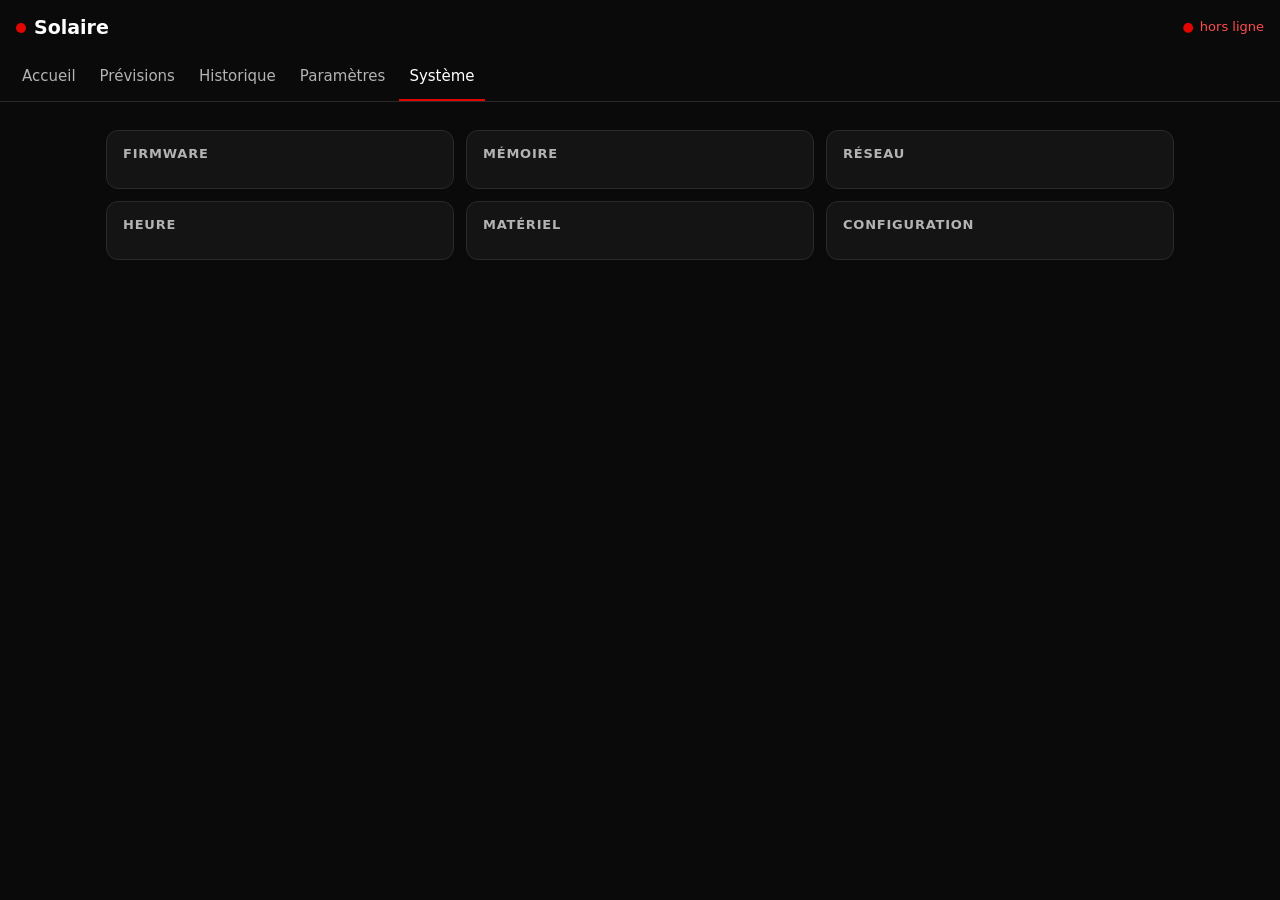
==== web/index.html @ 3f48b552 "Serveur web : API système et config, portail de configuration, page Système Co-Authored-By: Claude O" ====
<!doctype html>
<html lang="fr">
<head>
<meta charset="utf-8">
<meta name="viewport" content="width=device-width,initial-scale=1">
<meta name="theme-color" content="#0a0a0a">
<title>Gestionnaire solaire</title>
<link rel="stylesheet" href="style.css">
</head>
<body>
<header class="top">
  <h1><span class="mark" aria-hidden="true"></span>Solaire</h1>
  <span id="conn" class="conn" role="status">…</span>
</header>

<nav class="tabs" aria-label="Pages">
  <a href="#accueil">Accueil</a>
  <a href="#previsions">Prévisions</a>
  <a href="#historique">Historique</a>
  <a href="#parametres">Paramètres</a>
  <a href="#systeme">Système</a>
</nav>

<main>
  <section id="accueil" class="page">
    <div class="card empty">Diagramme des flux d'énergie : arrive au jalon M1.</div>
  </section>
  <section id="previsions" class="page">
    <div class="card empty">Prévisions PV et consommation : arrivent au jalon M2.</div>
  </section>
  <section id="historique" class="page">
    <div class="card empty">Historique 24 h / 7 jours : arrive au jalon M2.</div>
  </section>
  <section id="parametres" class="page">
    <div class="card empty">Formulaire des paramètres : à venir. En attendant, WiFi et mot de passe
      via <a href="/setup">la page de configuration</a>.</div>
  </section>

  <section id="systeme" class="page">
    <div id="alerts" class="alerts" aria-live="polite"></div>
    <div class="grid">
      <article class="card"><h2>Firmware</h2><dl id="sys-fw"></dl></article>
      <article class="card"><h2>Mémoire</h2><dl id="sys-mem"></dl></article>
      <article class="card"><h2>Réseau</h2><dl id="sys-net"></dl></article>
      <article class="card"><h2>Heure</h2><dl id="sys-time"></dl></article>
      <article class="card"><h2>Matériel</h2><dl id="sys-hw"></dl></article>
      <article class="card"><h2>Configuration</h2><dl id="sys-cfg"></dl></article>
    </div>
  </section>
</main>

<script src="app.js"></script>
</body>
</html>
---- web/style.css ----
:root {
  --bg:        #0a0a0a;
  --surface:   #141414;
  --surface-2: #1e1e1e;
  --line:      #2a2a2a;   /* flux inactif */
  --red:       #e10600;   /* accent principal, import réseau, alertes */
  --red-soft:  #ff4d4d;   /* batterie */
  --red-dim:   #4a0a0a;   /* fonds d'alerte */
  --white:     #ffffff;   /* solaire, maison, valeurs principales */
  --text-2:    #b3b3b3;
  --text-3:    #6b6b6b;   /* valeurs à 0 W */
}

* { box-sizing: border-box; }

body {
  margin: 0;
  background: var(--bg);
  color: var(--white);
  font: 15px/1.45 system-ui, -apple-system, "Segoe UI", Roboto, sans-serif;
  -webkit-text-size-adjust: 100%;
}

a { color: var(--white); }

.top {
  display: flex;
  align-items: center;
  justify-content: space-between;
  padding: 14px 16px;
}
.top h1 { font-size: 19px; margin: 0; display: flex; align-items: center; gap: 8px; }
.mark { width: 10px; height: 10px; border-radius: 50%; background: var(--red); }

.conn { font-size: 13px; color: var(--text-3); }
.conn::before { content: "●"; margin-right: 6px; }
.conn.ok { color: var(--text-2); }
.conn.ok::before { color: var(--white); }
.conn.ko { color: var(--red-soft); }
.conn.ko::before { color: var(--red); }

.tabs {
  display: flex;
  gap: 4px;
  overflow-x: auto;
  padding: 0 12px;
  border-bottom: 1px solid var(--line);
  scrollbar-width: none;
}
.tabs a {
  padding: 10px 10px 12px;
  color: var(--text-2);
  text-decoration: none;
  white-space: nowrap;
  border-bottom: 2px solid transparent;
}
.tabs a[aria-current="page"] { color: var(--white); border-bottom-color: var(--red); }

main { padding: 16px; max-width: 1100px; margin: 0 auto; }

.page { display: none; }
.page.active { display: block; }

.grid { display: grid; gap: 12px; grid-template-columns: 1fr; }
@media (min-width: 720px) { .grid { grid-template-columns: repeat(2, 1fr); } }
@media (min-width: 1040px) { .grid { grid-template-columns: repeat(3, 1fr); } }

.card {
  background: var(--surface);
  border: 1px solid var(--line);
  border-radius: 12px;
  padding: 14px 16px;
}
.card h2 {
  margin: 0 0 10px;
  font-size: 13px;
  font-weight: 600;
  letter-spacing: .06em;
  text-transform: uppercase;
  color: var(--text-2);
}
.card.empty { color: var(--text-3); }

dl { margin: 0; display: grid; grid-template-columns: auto 1fr; gap: 6px 12px; }
dt { color: var(--text-2); }
dd { margin: 0; text-align: right; font-variant-numeric: tabular-nums; overflow-wrap: anywhere; }
dd.warn { color: var(--red-soft); }
dd.dim { color: var(--text-3); }

.alerts { display: grid; gap: 8px; margin-bottom: 12px; }
.alert {
  background: var(--red-dim);
  border-left: 3px solid var(--red);
  border-radius: 8px;
  padding: 10px 12px;
}
.alert.info { background: var(--surface-2); border-left-color: var(--text-3); color: var(--text-2); }
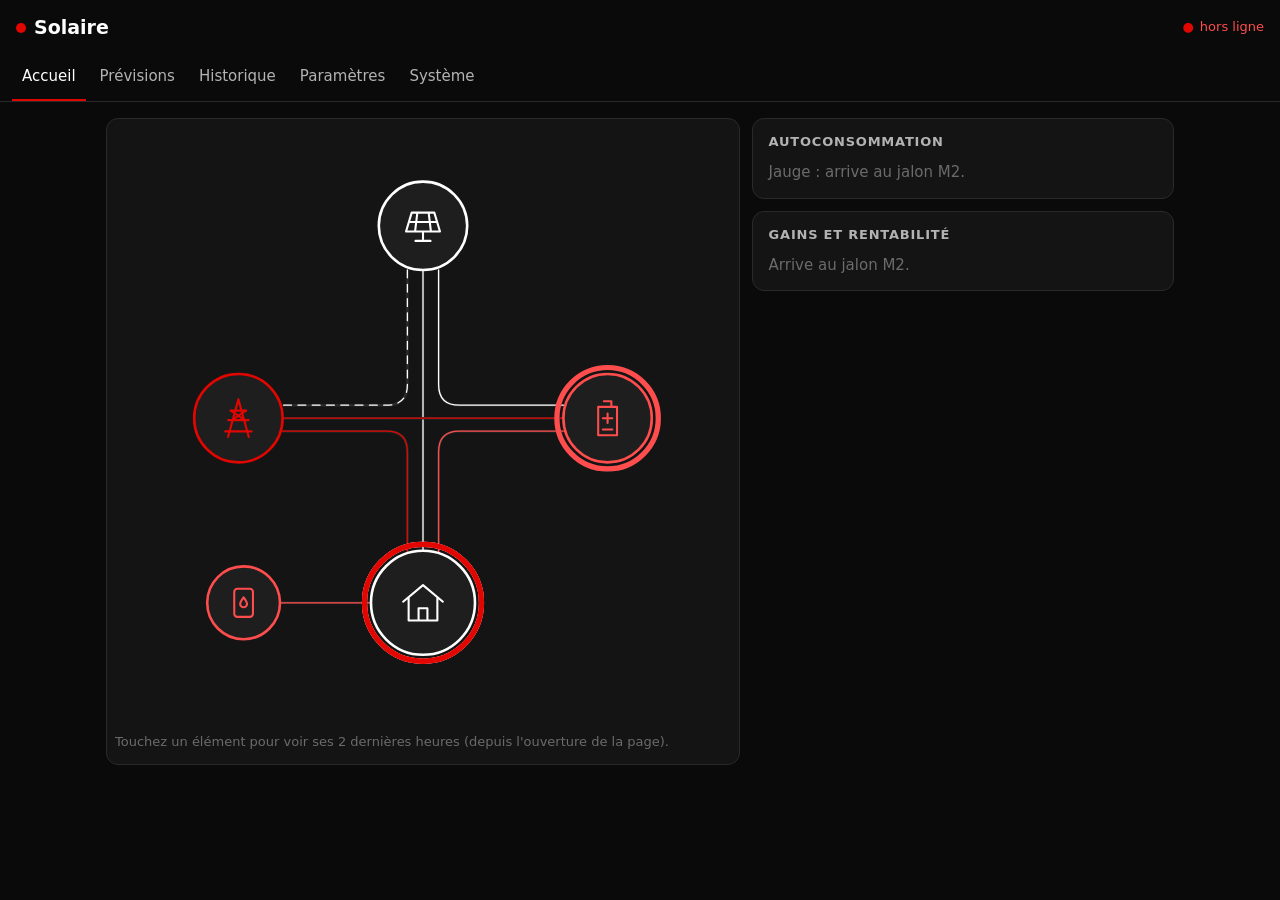
==== commit 989ef8f9: "Interface : diagramme des flux en direct, formulaire des Paramètres, état des appareils Co-Authored-" ====
--- a/web/index.html
+++ b/web/index.html
@@ -23,22 +23,53 @@
 
 <main>
   <section id="accueil" class="page">
-    <div class="card empty">Diagramme des flux d'énergie : arrive au jalon M1.</div>
+    <div id="flow-alerts" class="alerts" aria-live="polite"></div>
+    <div class="home-grid">
+      <article class="card flow-card">
+        <svg id="flow" viewBox="0 -14 400 460" role="img" aria-labelledby="flow-title">
+          <title id="flow-title">Flux d'énergie en direct</title>
+        </svg>
+        <div id="spark" class="spark" hidden>
+          <div class="spark-head"><span id="spark-title"></span>
+            <button id="spark-close" type="button" class="link" aria-label="Fermer la courbe">✕</button></div>
+          <svg id="spark-svg" viewBox="0 0 300 80" preserveAspectRatio="none" aria-hidden="true"></svg>
+          <div class="spark-foot"><span id="spark-min"></span><span id="spark-max"></span></div>
+        </div>
+        <p class="hint">Touchez un élément pour voir ses 2 dernières heures (depuis l'ouverture de la page).</p>
+      </article>
+      <div class="side">
+        <article class="card"><h2>Autoconsommation</h2><p class="empty">Jauge : arrive au jalon M2.</p></article>
+        <article class="card"><h2>Gains et rentabilité</h2><p class="empty">Arrive au jalon M2.</p></article>
+      </div>
+    </div>
   </section>
+
   <section id="previsions" class="page">
     <div class="card empty">Prévisions PV et consommation : arrivent au jalon M2.</div>
   </section>
   <section id="historique" class="page">
     <div class="card empty">Historique 24 h / 7 jours : arrive au jalon M2.</div>
   </section>
+
   <section id="parametres" class="page">
-    <div class="card empty">Formulaire des paramètres : à venir. En attendant, WiFi et mot de passe
-      via <a href="/setup">la page de configuration</a>.</div>
+    <form id="cfg-form" novalidate>
+      <div class="card auth">
+        <label for="cfg-admin">Mot de passe administrateur</label>
+        <input id="cfg-admin" type="password" autocomplete="current-password" required>
+        <p class="hint">Exigé pour enregistrer. Seules les sections modifiées sont envoyées.</p>
+      </div>
+      <div id="cfg-sections" class="grid"></div>
+      <div class="actions">
+        <button id="cfg-save" type="submit" class="btn">Enregistrer</button>
+        <span id="cfg-msg" role="status"></span>
+      </div>
+    </form>
   </section>
 
   <section id="systeme" class="page">
     <div id="alerts" class="alerts" aria-live="polite"></div>
     <div class="grid">
+      <article class="card"><h2>Appareils</h2><dl id="sys-dev"></dl></article>
       <article class="card"><h2>Firmware</h2><dl id="sys-fw"></dl></article>
       <article class="card"><h2>Mémoire</h2><dl id="sys-mem"></dl></article>
       <article class="card"><h2>Réseau</h2><dl id="sys-net"></dl></article>
--- a/web/style.css
+++ b/web/style.css
@@ -61,7 +61,7 @@
 .page { display: none; }
 .page.active { display: block; }
 
-.grid { display: grid; gap: 12px; grid-template-columns: 1fr; }
+.grid { display: grid; gap: 12px; grid-template-columns: minmax(0, 1fr); }
 @media (min-width: 720px) { .grid { grid-template-columns: repeat(2, 1fr); } }
 @media (min-width: 1040px) { .grid { grid-template-columns: repeat(3, 1fr); } }
 
@@ -88,6 +88,7 @@
 dd.dim { color: var(--text-3); }
 
 .alerts { display: grid; gap: 8px; margin-bottom: 12px; }
+.alerts:empty { display: none; }
 .alert {
   background: var(--red-dim);
   border-left: 3px solid var(--red);
@@ -95,3 +96,104 @@
   padding: 10px 12px;
 }
 .alert.info { background: var(--surface-2); border-left-color: var(--text-3); color: var(--text-2); }
+
+.hint { color: var(--text-3); font-size: 13px; margin: 8px 0 0; }
+.empty { color: var(--text-3); margin: 0; }
+
+/* ---------- Accueil : diagramme des flux ---------- */
+
+.home-grid { display: grid; gap: 12px; grid-template-columns: minmax(0, 1fr); }
+.side { display: grid; gap: 12px; align-content: start; }
+@media (min-width: 860px) { .home-grid { grid-template-columns: minmax(0, 3fr) minmax(0, 2fr); } }
+
+.flow-card { padding: 8px 8px 12px; }
+#flow { display: block; width: 100%; max-width: 520px; margin: 0 auto; height: auto; }
+
+.flow-base { fill: none; stroke: var(--line); stroke-width: 2; }
+.flow-line { fill: none; stroke-linecap: round; }
+
+.node { cursor: pointer; outline: none; }
+.node:focus-visible .node-bg { stroke-width: 3; }
+.node-bg { fill: var(--surface-2); stroke-width: 2; }
+.icon { fill: none; stroke-linecap: round; stroke-linejoin: round; }
+.node.off .node-bg, .node.off .icon { stroke: var(--line); }
+.node.off .val { fill: var(--text-3); }
+
+.ring, .ring-bg { fill: none; stroke-width: 4; }
+.ring-bg { stroke: var(--line); }
+.ring { stroke-linecap: butt; }
+
+.val { fill: var(--white); font-size: 18px; font-weight: 600; text-anchor: middle; font-variant-numeric: tabular-nums; }
+.sub { fill: var(--text-2); font-size: 13px; text-anchor: middle; }
+
+.spark { margin: 8px 8px 0; padding: 10px 12px; background: var(--surface-2); border-radius: 8px; }
+.spark-head, .spark-foot { display: flex; justify-content: space-between; font-size: 13px; color: var(--text-2); }
+.spark-foot { color: var(--text-3); font-size: 12px; }
+#spark-svg { display: block; width: 100%; height: 80px; margin: 6px 0; }
+.spark-line { fill: none; stroke-width: 1.5; vector-effect: non-scaling-stroke; }
+.spark-zero { stroke: var(--line); stroke-width: 1; vector-effect: non-scaling-stroke; }
+.link { background: none; border: 0; color: var(--text-2); font: inherit; cursor: pointer; padding: 0 4px; }
+
+/* ---------- Paramètres ---------- */
+
+fieldset.card { margin: 0; min-width: 0; }
+legend {
+  padding: 0 6px;
+  font-size: 13px;
+  font-weight: 600;
+  letter-spacing: .06em;
+  text-transform: uppercase;
+  color: var(--text-2);
+}
+.auth { margin-bottom: 12px; max-width: 420px; }
+.field { margin-top: 12px; }
+.field:first-of-type { margin-top: 4px; }
+.field > label { display: block; color: var(--text-2); font-size: 14px; margin-bottom: 5px; }
+.field small { display: block; color: var(--text-3); font-size: 12px; margin-top: 4px; }
+.field.check { display: flex; flex-wrap: wrap; align-items: center; gap: 8px; }
+.field.check > label { margin: 0; color: var(--white); }
+.field.check small { flex-basis: 100%; }
+.field.bad input, .field.bad select, .field.bad textarea { border-color: var(--red); }
+.field.bad > label { color: var(--red-soft); }
+
+input, select, textarea {
+  width: 100%;
+  padding: 9px 10px;
+  background: var(--surface-2);
+  color: var(--white);
+  border: 1px solid var(--line);
+  border-radius: 8px;
+  font: inherit;
+}
+textarea { resize: vertical; font-family: ui-monospace, monospace; font-size: 12px; word-break: break-all; }
+input[type="checkbox"] { width: 18px; height: 18px; accent-color: var(--red); margin: 0; }
+input:focus, select:focus, textarea:focus { outline: 2px solid var(--red); outline-offset: 1px; border-color: transparent; }
+
+.multi { display: grid; gap: 6px; grid-template-columns: repeat(2, 1fr); }
+.multi.months { grid-template-columns: repeat(4, 1fr); }
+.multi.months input { padding: 8px 6px; }
+
+.actions {
+  position: sticky;
+  bottom: 0;
+  display: flex;
+  align-items: center;
+  gap: 12px;
+  flex-wrap: wrap;
+  margin-top: 12px;
+  padding: 12px 0;
+  background: var(--bg);
+}
+.btn {
+  padding: 11px 22px;
+  border: 0;
+  border-radius: 8px;
+  background: var(--red);
+  color: var(--white);
+  font: inherit;
+  font-weight: 600;
+  cursor: pointer;
+}
+.btn:disabled { opacity: .5; cursor: default; }
+#cfg-msg.bad { color: var(--red-soft); }
+#cfg-msg.good { color: var(--text-2); }
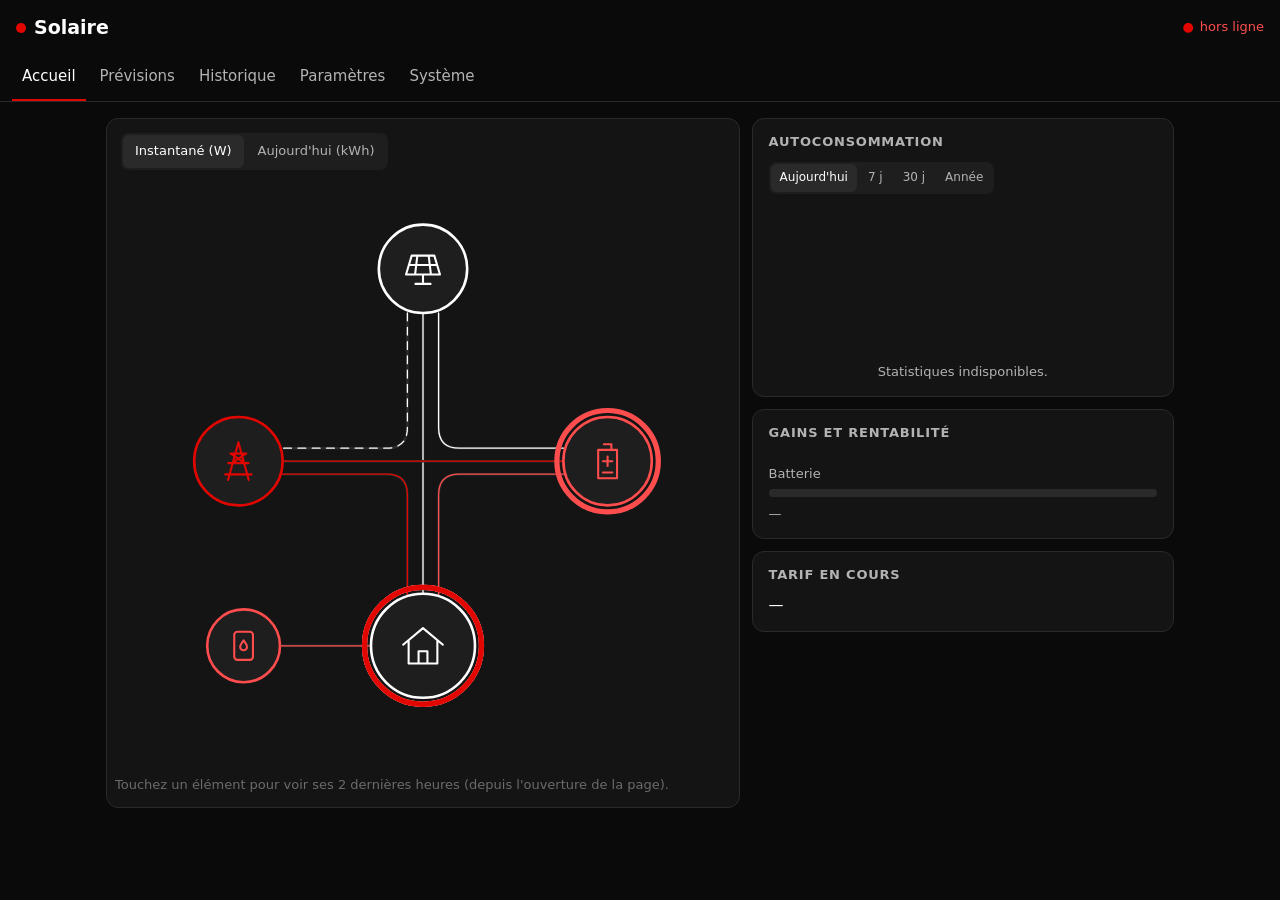
==== commit 9e3b0a37: "Interface : jauge d'autoconsommation, gains et rentabilité, tarif en cours, diagramme en kWh, pages " ====
--- a/web/index.html
+++ b/web/index.html
@@ -26,6 +26,10 @@
     <div id="flow-alerts" class="alerts" aria-live="polite"></div>
     <div class="home-grid">
       <article class="card flow-card">
+        <div class="seg" role="group" aria-label="Unité du diagramme">
+          <button type="button" data-unit="w" aria-pressed="true">Instantané (W)</button>
+          <button type="button" data-unit="kwh" aria-pressed="false">Aujourd'hui (kWh)</button>
+        </div>
         <svg id="flow" viewBox="0 -14 400 460" role="img" aria-labelledby="flow-title">
           <title id="flow-title">Flux d'énergie en direct</title>
         </svg>
@@ -38,17 +42,76 @@
         <p class="hint">Touchez un élément pour voir ses 2 dernières heures (depuis l'ouverture de la page).</p>
       </article>
       <div class="side">
-        <article class="card"><h2>Autoconsommation</h2><p class="empty">Jauge : arrive au jalon M2.</p></article>
-        <article class="card"><h2>Gains et rentabilité</h2><p class="empty">Arrive au jalon M2.</p></article>
+        <article class="card">
+          <h2>Autoconsommation</h2>
+          <div class="seg small" id="gauge-period" role="group" aria-label="Période">
+            <button type="button" data-p="day" aria-pressed="true">Aujourd'hui</button>
+            <button type="button" data-p="7d" aria-pressed="false">7 j</button>
+            <button type="button" data-p="30d" aria-pressed="false">30 j</button>
+            <button type="button" data-p="year" aria-pressed="false">Année</button>
+          </div>
+          <svg id="gauge" viewBox="0 0 200 118" role="img" aria-labelledby="gauge-label"></svg>
+          <p class="gauge-sub" id="gauge-label">—</p>
+        </article>
+        <article class="card">
+          <h2>Gains et rentabilité</h2>
+          <dl id="gains"></dl>
+          <div class="roi">
+            <div class="roi-head"><span>Batterie</span><span id="roi-pct"></span></div>
+            <div class="bar" role="progressbar" aria-labelledby="roi-txt" id="roi-bar"><span></span></div>
+            <p id="roi-txt" class="roi-txt">—</p>
+          </div>
+        </article>
+        <article class="card">
+          <h2>Tarif en cours</h2>
+          <p id="tariff" class="tariff">—</p>
+        </article>
       </div>
     </div>
   </section>
 
   <section id="previsions" class="page">
-    <div class="card empty">Prévisions PV et consommation : arrivent au jalon M2.</div>
+    <div id="fc-alerts" class="alerts" aria-live="polite"></div>
+    <div class="seg" id="fc-day" role="group" aria-label="Jour">
+      <button type="button" data-d="0" aria-pressed="true">Aujourd'hui</button>
+      <button type="button" data-d="1" aria-pressed="false">Demain</button>
+    </div>
+    <div class="grid two">
+      <article class="card chart-card">
+        <h2>Production solaire</h2>
+        <div class="legend" id="fc-pv-legend"></div>
+        <div class="chart" id="fc-pv"></div>
+        <dl id="fc-pv-q" class="q"></dl>
+      </article>
+      <article class="card chart-card">
+        <h2>Consommation de base (hors chauffe-eau)</h2>
+        <div class="legend" id="fc-base-legend"></div>
+        <div class="chart" id="fc-base"></div>
+        <dl id="fc-base-q" class="q"></dl>
+      </article>
+    </div>
   </section>
+
   <section id="historique" class="page">
-    <div class="card empty">Historique 24 h / 7 jours : arrive au jalon M2.</div>
+    <div class="seg" id="hist-range" role="group" aria-label="Période">
+      <button type="button" data-r="24h" aria-pressed="true">24 h</button>
+      <button type="button" data-r="7d" aria-pressed="false">7 jours</button>
+    </div>
+    <article class="card chart-card">
+      <h2>Bilan énergétique</h2>
+      <p class="hint">Au-dessus de 0 : d'où vient l'énergie. En dessous : où part ce qui n'est pas consommé.</p>
+      <div class="legend" id="hist-legend"></div>
+      <div class="chart" id="hist-chart"></div>
+      <p class="totals" id="hist-totals"></p>
+    </article>
+    <article class="card chart-card" id="soc-card">
+      <h2>Charge de la batterie (SOC)</h2>
+      <div class="chart small" id="soc-chart"></div>
+    </article>
+    <details class="card table-card" id="hist-table">
+      <summary>Voir les données en tableau</summary>
+      <div class="table-wrap"></div>
+    </details>
   </section>
 
   <section id="parametres" class="page">
@@ -80,6 +143,7 @@
   </section>
 </main>
 
+<div id="tip" class="tip" hidden></div>
 <script src="app.js"></script>
 </body>
 </html>
--- a/web/style.css
+++ b/web/style.css
@@ -134,6 +134,86 @@
 .spark-zero { stroke: var(--line); stroke-width: 1; vector-effect: non-scaling-stroke; }
 .link { background: none; border: 0; color: var(--text-2); font: inherit; cursor: pointer; padding: 0 4px; }
 
+/* ---------- Commandes segmentées ---------- */
+
+.seg { display: inline-flex; gap: 2px; padding: 2px; margin-bottom: 10px; background: var(--surface-2); border-radius: 8px; }
+.seg button {
+  padding: 7px 12px;
+  border: 0;
+  border-radius: 6px;
+  background: none;
+  color: var(--text-2);
+  font: inherit;
+  font-size: 13px;
+  cursor: pointer;
+}
+.seg button[aria-pressed="true"] { background: var(--line); color: var(--white); }
+.seg.small button { padding: 5px 9px; font-size: 12px; }
+.flow-card .seg { margin: 6px 6px 0; }
+
+/* ---------- Jauge, gains, tarif ---------- */
+
+#gauge { display: block; width: 100%; max-width: 260px; margin: 4px auto 0; }
+.gauge-bg, .gauge-val { fill: none; stroke-width: 14; stroke-linecap: butt; }
+.gauge-bg { stroke: var(--line); }
+.gauge-num { fill: var(--white); font-size: 32px; font-weight: 600; text-anchor: middle; }
+.gauge-sub { margin: 2px 0 0; text-align: center; color: var(--text-2); font-size: 13px; }
+
+#gains dd { font-size: 14px; }
+.roi { margin-top: 12px; }
+.roi-head { display: flex; justify-content: space-between; font-size: 13px; color: var(--text-2); margin-bottom: 6px; }
+.bar { height: 8px; background: var(--line); border-radius: 4px; overflow: hidden; }
+.bar span { display: block; height: 100%; width: 0; background: var(--red-soft); border-radius: 4px; }
+.roi-txt { margin: 8px 0 0; font-size: 13px; color: var(--text-2); }
+.tariff { margin: 0; font-size: 15px; }
+.tariff.hc { color: var(--white); }
+
+/* ---------- Graphiques ---------- */
+
+.grid.two { grid-template-columns: minmax(0, 1fr); }
+@media (min-width: 900px) { .grid.two { grid-template-columns: repeat(2, minmax(0, 1fr)); } }
+.chart-card { margin-bottom: 12px; }
+.chart { width: 100%; min-height: 120px; color: var(--text-3); font-size: 13px; }
+.chart svg { display: block; touch-action: pan-y; }
+.chart .grid { stroke: var(--line); stroke-width: 1; }
+.chart .axis0 { stroke: var(--text-3); stroke-width: 1; }
+.chart .tick { fill: var(--text-3); font-size: 11px; font-variant-numeric: tabular-nums; }
+.chart .cline { fill: none; stroke-width: 2; stroke-linejoin: round; stroke-linecap: round; }
+.chart .cross { stroke: var(--text-2); stroke-width: 1; stroke-dasharray: 3 3; pointer-events: none; }
+
+.legend { display: flex; flex-wrap: wrap; gap: 6px 14px; margin-bottom: 8px; font-size: 12px; color: var(--text-2); }
+.legend span { display: inline-flex; align-items: center; gap: 6px; }
+.sw { display: inline-block; width: 12px; height: 12px; border-radius: 3px; background: var(--c); flex: none; }
+.sw.hatch { background: repeating-linear-gradient(45deg, var(--c) 0 2px, var(--surface) 2px 4px); outline: 1px solid var(--c); outline-offset: -1px; }
+.sw.line { height: 2px; border-radius: 1px; width: 16px; }
+.sw.dash { background: repeating-linear-gradient(90deg, var(--c) 0 4px, transparent 4px 7px); }
+
+.tip {
+  position: fixed;
+  z-index: 10;
+  min-width: 170px;
+  padding: 8px 10px;
+  background: var(--surface-2);
+  border: 1px solid var(--line);
+  border-radius: 8px;
+  font-size: 12px;
+  pointer-events: none;
+  box-shadow: 0 6px 18px rgba(0, 0, 0, .5);
+}
+.tip div { display: flex; align-items: center; gap: 6px; margin-top: 3px; color: var(--text-2); }
+.tip b { margin-left: auto; padding-left: 12px; color: var(--white); font-weight: 600; font-variant-numeric: tabular-nums; }
+.tip-head { color: var(--white) !important; font-weight: 600; margin: 0 0 4px !important; }
+
+.q { margin-top: 10px; font-size: 13px; }
+.totals { margin: 8px 0 0; font-size: 13px; color: var(--text-2); }
+
+.table-card summary { cursor: pointer; color: var(--text-2); }
+.table-wrap { overflow-x: auto; margin-top: 10px; max-height: 420px; overflow-y: auto; }
+table { border-collapse: collapse; font-size: 12px; font-variant-numeric: tabular-nums; }
+th, td { padding: 5px 8px; text-align: right; white-space: nowrap; border-bottom: 1px solid var(--line); }
+th { position: sticky; top: 0; background: var(--surface); color: var(--text-2); font-weight: 600; }
+td:first-child, th:first-child { text-align: left; }
+
 /* ---------- Paramètres ---------- */
 
 fieldset.card { margin: 0; min-width: 0; }
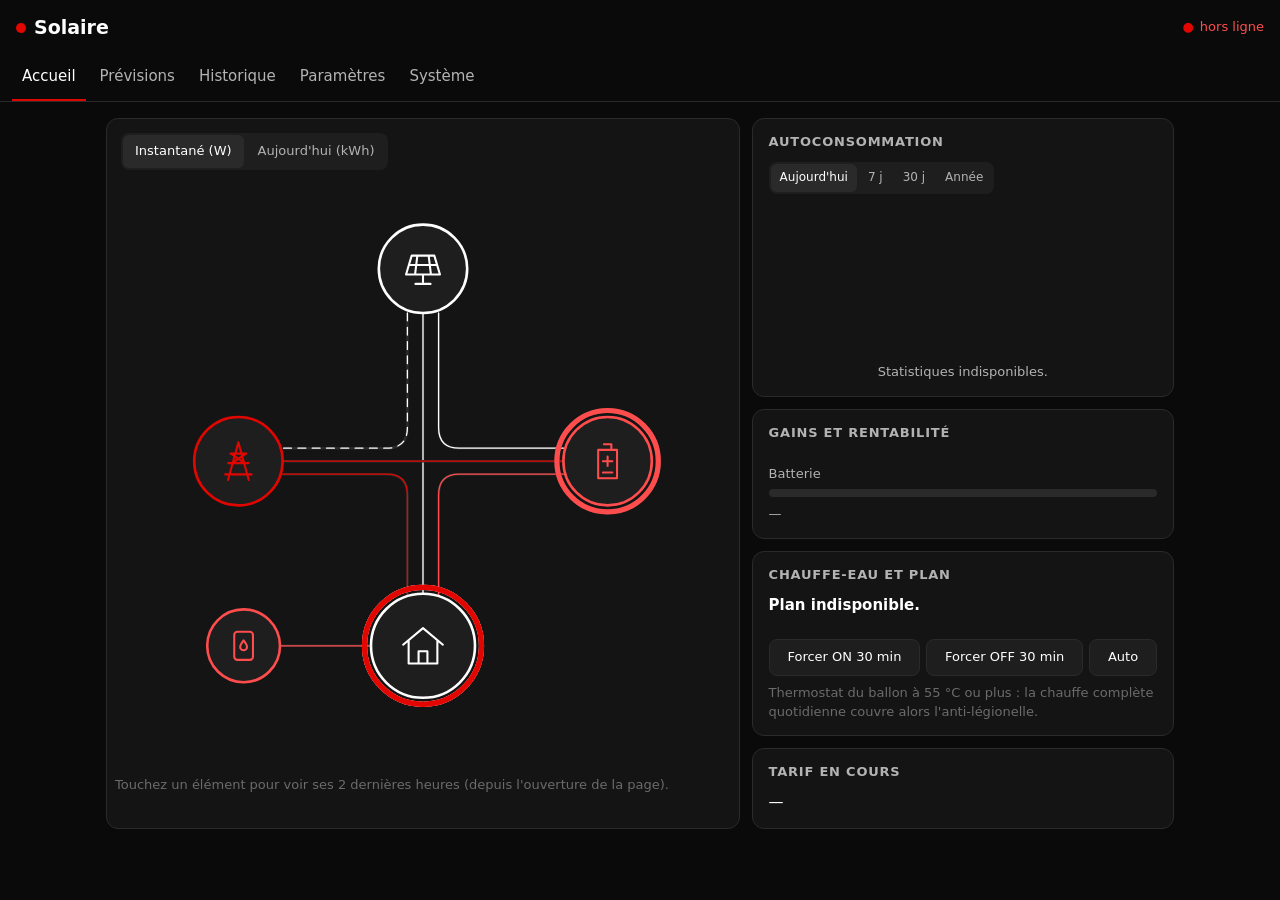
==== commit cac79334: "API /api/plan, /api/log, /api/override et interface : chauffe-eau, forçage, journal, cible de SOC Co" ====
--- a/web/index.html
+++ b/web/index.html
@@ -61,6 +61,18 @@
             <div class="bar" role="progressbar" aria-labelledby="roi-txt" id="roi-bar"><span></span></div>
             <p id="roi-txt" class="roi-txt">—</p>
           </div>
+        </article>
+        <article class="card" id="ctl-card">
+          <h2>Chauffe-eau et plan</h2>
+          <p id="ctl-mode" class="ctl-mode">—</p>
+          <div id="ctl-alerts" class="alerts"></div>
+          <dl id="ctl"></dl>
+          <div class="ovr" role="group" aria-label="Forçage du chauffe-eau">
+            <button type="button" data-ovr="on">Forcer ON 30 min</button>
+            <button type="button" data-ovr="off">Forcer OFF 30 min</button>
+            <button type="button" data-ovr="auto">Auto</button>
+          </div>
+          <p class="hint">Thermostat du ballon à 55 °C ou plus : la chauffe complète quotidienne couvre alors l'anti-légionelle.</p>
         </article>
         <article class="card">
           <h2>Tarif en cours</h2>
@@ -140,6 +152,11 @@
       <article class="card"><h2>Matériel</h2><dl id="sys-hw"></dl></article>
       <article class="card"><h2>Configuration</h2><dl id="sys-cfg"></dl></article>
     </div>
+    <article class="card log-card">
+      <h2>Journal des décisions</h2>
+      <p class="hint">Une ligne à chaque changement de décision, et au moins toutes les 5 minutes (200 lignes en mémoire).</p>
+      <div class="table-wrap"><table id="log"></table></div>
+    </article>
   </section>
 </main>
 
--- a/web/style.css
+++ b/web/style.css
@@ -134,6 +134,28 @@
 .spark-zero { stroke: var(--line); stroke-width: 1; vector-effect: non-scaling-stroke; }
 .link { background: none; border: 0; color: var(--text-2); font: inherit; cursor: pointer; padding: 0 4px; }
 
+/* ---------- Chauffe-eau et plan, journal ---------- */
+
+.soc-mark { stroke: var(--white); stroke-width: 2.5; stroke-linecap: round; }
+.ctl-mode { margin: 0 0 10px; font-weight: 600; }
+#ctl-alerts { margin: 0 0 10px; }
+#ctl dd { font-size: 13px; }
+.ovr { display: flex; flex-wrap: wrap; gap: 6px; margin-top: 12px; }
+.ovr button {
+  flex: 1 1 auto;
+  padding: 8px 10px;
+  background: var(--surface-2);
+  color: var(--white);
+  border: 1px solid var(--line);
+  border-radius: 8px;
+  font: inherit;
+  font-size: 13px;
+  cursor: pointer;
+}
+.ovr button:hover { border-color: var(--text-3); }
+.log-card { margin-top: 12px; }
+.log-card .table-wrap { max-height: 480px; }
+
 /* ---------- Commandes segmentées ---------- */
 
 .seg { display: inline-flex; gap: 2px; padding: 2px; margin-bottom: 10px; background: var(--surface-2); border-radius: 8px; }
@@ -174,7 +196,7 @@
 @media (min-width: 900px) { .grid.two { grid-template-columns: repeat(2, minmax(0, 1fr)); } }
 .chart-card { margin-bottom: 12px; }
 .chart { width: 100%; min-height: 120px; color: var(--text-3); font-size: 13px; }
-.chart svg { display: block; touch-action: pan-y; }
+.chart svg { display: block; max-width: 100%; height: auto; touch-action: pan-y; }
 .chart .grid { stroke: var(--line); stroke-width: 1; }
 .chart .axis0 { stroke: var(--text-3); stroke-width: 1; }
 .chart .tick { fill: var(--text-3); font-size: 11px; font-variant-numeric: tabular-nums; }
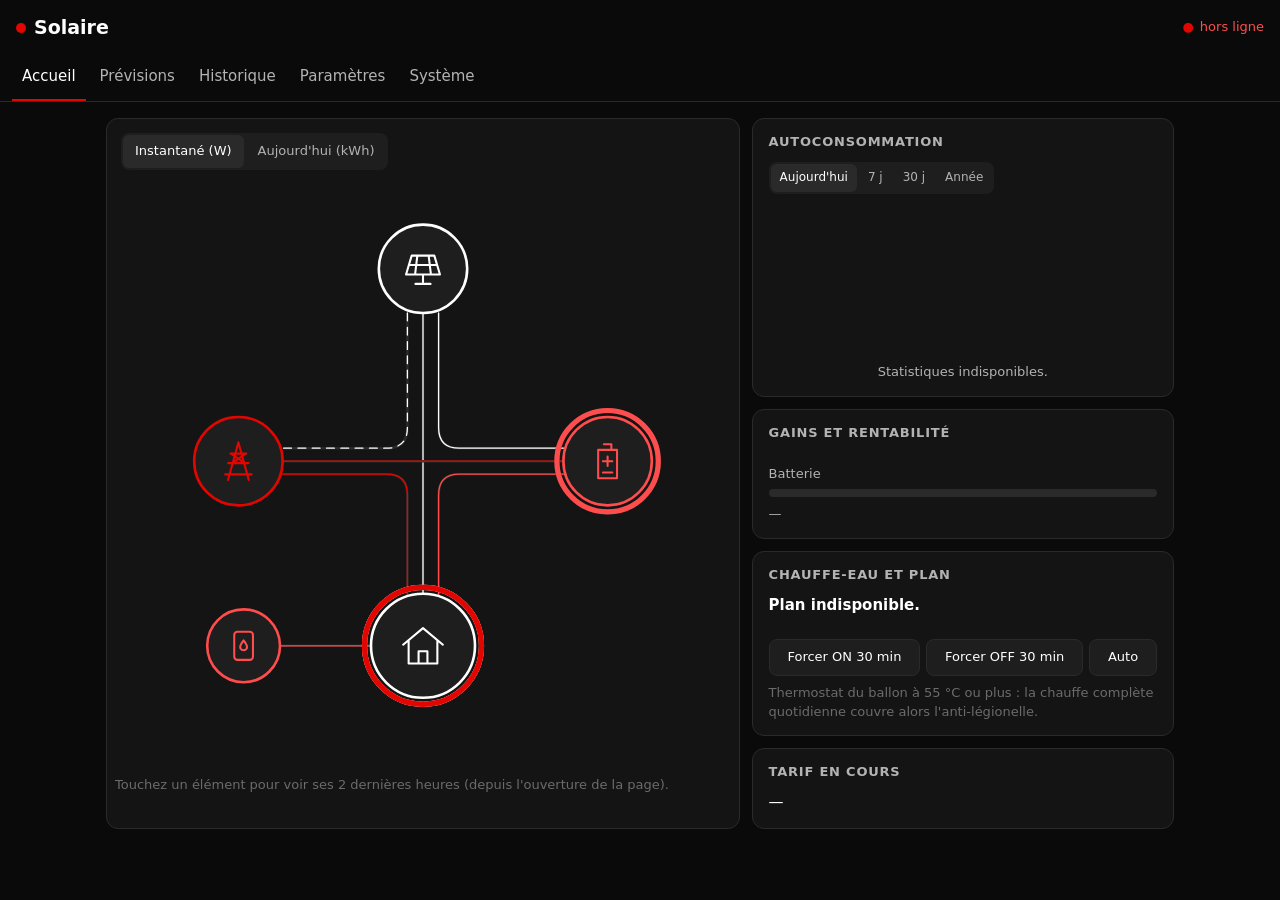
==== commit 87f0e2c4: "OTA local : firmware et interface par le réseau, historique conservé - POST /api/ota (mot de passe) " ====
--- a/web/index.html
+++ b/web/index.html
@@ -152,6 +152,15 @@
       <article class="card"><h2>Matériel</h2><dl id="sys-hw"></dl></article>
       <article class="card"><h2>Configuration</h2><dl id="sys-cfg"></dl></article>
     </div>
+    <article class="card">
+      <h2>Mise à jour</h2>
+      <p class="hint">Sans câble et sans effacer l'historique. Interface : fichiers <code>.gz</code> de <code>littlefs_image/www/</code> (après <code>tools/build_web.py</code>). Firmware : <code>build/solar_center.bin</code> ; la carte met les appareils au repos, redémarre, et revient seule à l'ancien firmware si le nouveau ne tient pas 2 minutes.</p>
+      <div class="field"><label for="up-www">Fichiers de l'interface</label><input type="file" id="up-www" accept=".gz" multiple></div>
+      <div class="field"><label for="up-fw">Firmware</label><input type="file" id="up-fw" accept=".bin"></div>
+      <div class="field"><label for="up-pass">Mot de passe administrateur</label><input type="password" id="up-pass" autocomplete="current-password"></div>
+      <div class="field"><button type="button" id="up-go" class="btn">Envoyer</button></div>
+      <p id="up-msg" aria-live="polite"></p>
+    </article>
     <article class="card log-card">
       <h2>Journal des décisions</h2>
       <p class="hint">Une ligne à chaque changement de décision, et au moins toutes les 5 minutes (200 lignes en mémoire).</p>
--- a/web/style.css
+++ b/web/style.css
@@ -274,6 +274,13 @@
 .multi { display: grid; gap: 6px; grid-template-columns: repeat(2, 1fr); }
 .multi.months { grid-template-columns: repeat(4, 1fr); }
 .multi.months input { padding: 8px 6px; }
+.multi.monthset { grid-template-columns: repeat(4, 1fr); }
+.chip { display: flex; align-items: center; gap: 6px; font-size: 14px; color: var(--text-2); }
+.field[hidden] { display: none; }
+.grid-prices { width: 100%; border-collapse: collapse; table-layout: fixed; }
+.grid-prices th { color: var(--text-3); font-size: 11px; font-weight: normal; padding: 2px; text-align: left; }
+.grid-prices td { padding: 2px; }
+.grid-prices input { width: 100%; padding: 8px 4px; }
 
 .actions {
   position: sticky;
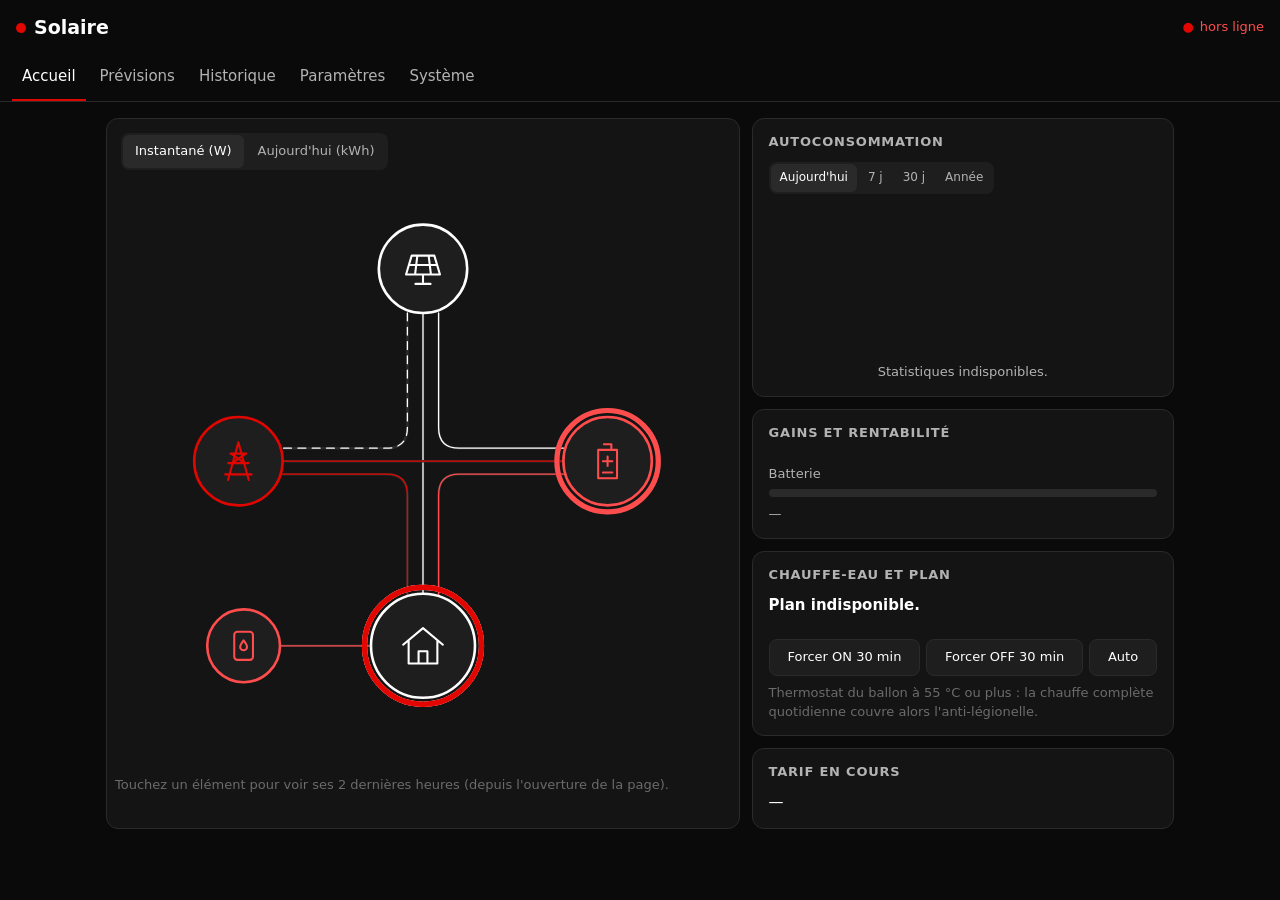
==== commit ae76b5aa: "RAM : tampons partagés (−18 Ko statiques), marges de pile ; export CSV - tâche web : un tampon de tr" ====
--- a/web/index.html
+++ b/web/index.html
@@ -124,6 +124,14 @@
       <summary>Voir les données en tableau</summary>
       <div class="table-wrap"></div>
     </details>
+    <article class="card">
+      <h2>Exporter</h2>
+      <p class="hint">Fichiers CSV pour Excel ou LibreOffice (séparateur « ; », virgule décimale).</p>
+      <p class="export-links">
+        <a class="btn" href="/api/export.csv?range=7d" download>Créneaux de 30 min (7 jours)</a>
+        <a class="btn" href="/api/export.csv?range=days" download>Bilans journaliers (1 an)</a>
+      </p>
+    </article>
   </section>
 
   <section id="parametres" class="page">
--- a/web/style.css
+++ b/web/style.css
@@ -277,6 +277,8 @@
 .multi.monthset { grid-template-columns: repeat(4, 1fr); }
 .chip { display: flex; align-items: center; gap: 6px; font-size: 14px; color: var(--text-2); }
 .field[hidden] { display: none; }
+.export-links { display: flex; flex-wrap: wrap; gap: 8px; margin: 8px 0 0; }
+a.btn { display: inline-block; text-decoration: none; }
 .grid-prices { width: 100%; border-collapse: collapse; table-layout: fixed; }
 .grid-prices th { color: var(--text-3); font-size: 11px; font-weight: normal; padding: 2px; text-align: left; }
 .grid-prices td { padding: 2px; }
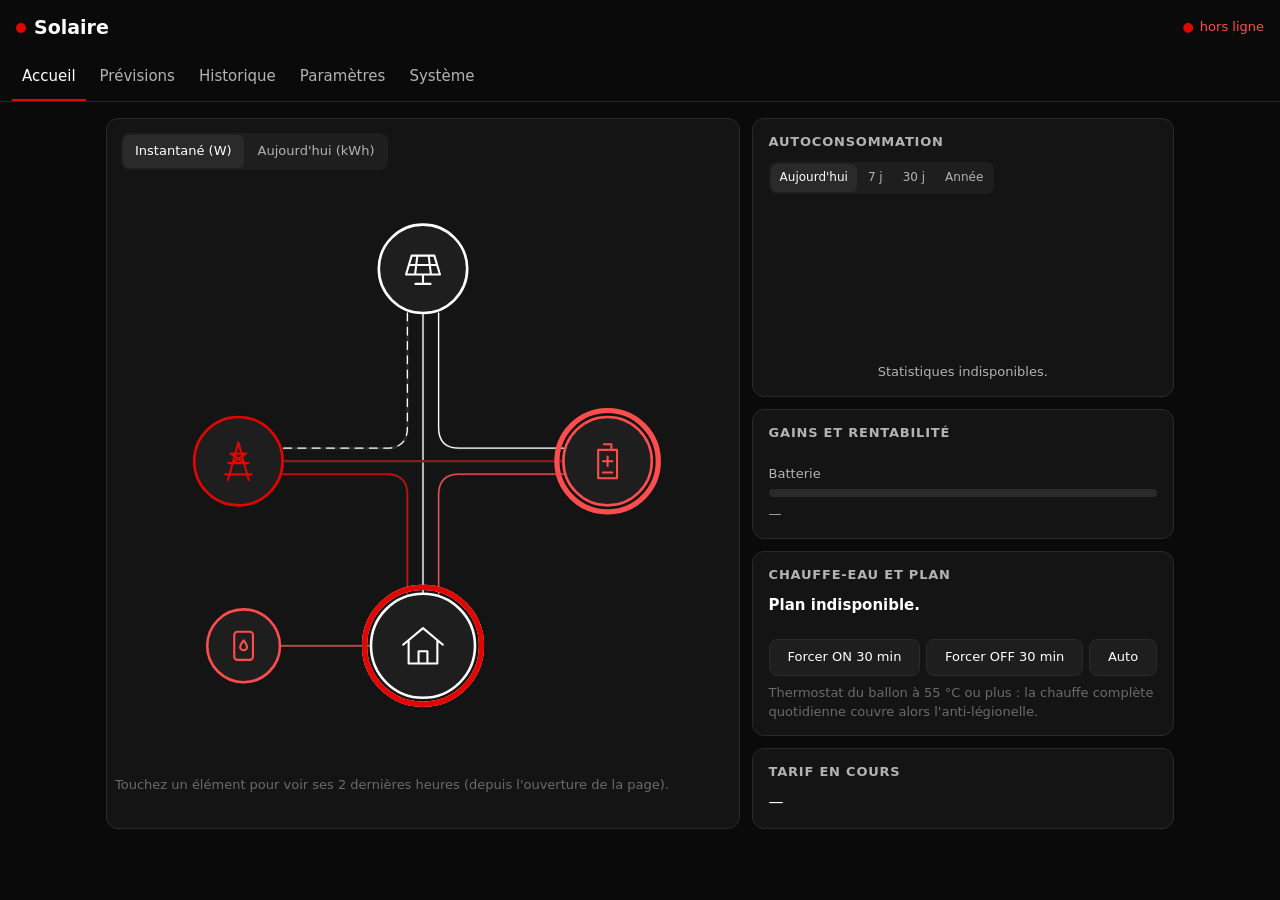
==== commit 7c7403a1: "Prévisions : bouton Hier, mesures malgré les coupures de l'Envoy ; graphiques sur mobile - coupure d" ====
--- a/web/index.html
+++ b/web/index.html
@@ -85,6 +85,7 @@
   <section id="previsions" class="page">
     <div id="fc-alerts" class="alerts" aria-live="polite"></div>
     <div class="seg" id="fc-day" role="group" aria-label="Jour">
+      <button type="button" data-d="-1" aria-pressed="false">Hier</button>
       <button type="button" data-d="0" aria-pressed="true">Aujourd'hui</button>
       <button type="button" data-d="1" aria-pressed="false">Demain</button>
     </div>
--- a/web/style.css
+++ b/web/style.css
@@ -5,6 +5,7 @@
   --line:      #2a2a2a;   /* flux inactif */
   --red:       #e10600;   /* accent principal, import réseau, alertes */
   --red-soft:  #ff4d4d;   /* batterie */
+  --batt-light: #ffa3a3;  /* batterie dans les graphiques empilés, à côté du rouge de l'import */
   --red-dim:   #4a0a0a;   /* fonds d'alerte */
   --white:     #ffffff;   /* solaire, maison, valeurs principales */
   --text-2:    #b3b3b3;
@@ -197,6 +198,10 @@
 .chart-card { margin-bottom: 12px; }
 .chart { width: 100%; min-height: 120px; color: var(--text-3); font-size: 13px; }
 .chart svg { display: block; max-width: 100%; height: auto; touch-action: pan-y; }
+/* Appui long sur mobile : pas de sélection de texte ni de menu sur les graphiques. */
+.chart, .chart svg, #flow, .spark svg, .legend, .tip {
+  -webkit-user-select: none; user-select: none; -webkit-touch-callout: none; -webkit-tap-highlight-color: transparent;
+}
 .chart .grid { stroke: var(--line); stroke-width: 1; }
 .chart .axis0 { stroke: var(--text-3); stroke-width: 1; }
 .chart .tick { fill: var(--text-3); font-size: 11px; font-variant-numeric: tabular-nums; }
